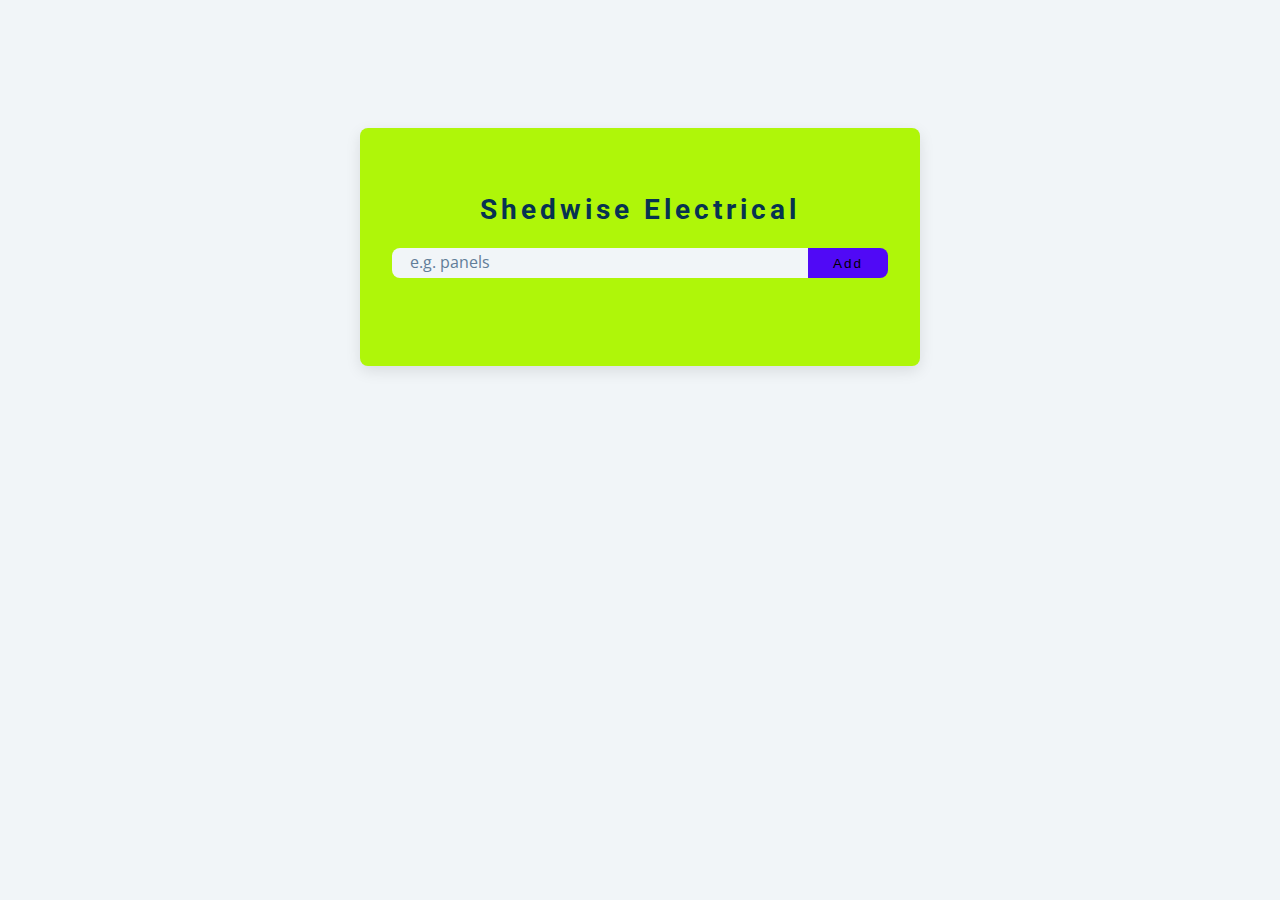
==== index.html @ 98da4dbb "glocery app" ====
<!DOCTYPE html>
<html lang="en">
  <head>
    <meta charset="UTF-8" />
    <meta name="viewport" content="width=device-width, initial-scale=1.0" />
    <title>shedwise electrical</title>
    <!-- font-awesome-->
    <link
      rel="stylesheet"
      href="https://cdnjs.cloudflare.com/ajax/libs/font-awesome/5.14.0/css/all.min.css"
    />
    <!-- styles -->
    <link rel="stylesheet" href="./style.css" />
  </head>
  <body>
    <!-- grocery-section -->
    <section class="section-center" data-id="">
      <!-- form -->
      <form class="grocery-form" >
        <p class="alert"></p>
        <h3>shedwise electrical</h3>
        <p id=""></p>
        <div class="form-control">
          <input type="text" id="grocery" placeholder="e.g. panels" />
          <button type="submit" class="submit-btn">add</button>
        </div>
      </form>
      <!-- list -->
      <div class="grocery-container">
        <div class="grocery-list" id="">


          
        </div>
        <button class="clear-btn">clear items</button>
      </div>
    </section>
    <!-- javascript -->
    <script src="./java3.js"></script>
  </body>
</html>
---- style.css ----
/*
=============== 
Fonts
===============
*/
@import url("https://fonts.googleapis.com/css?family=Open+Sans|Roboto:400,700&display=swap");

/*
=============== 
Variables
===============
*/

:root {
  /* dark shades of primary color*/
  --clr-primary-1: hsl(205, 86%, 17%);
  --clr-primary-2: hsl(205, 77%, 27%);
  --clr-primary-3: hsl(205, 72%, 37%);
  --clr-primary-4: hsl(205, 63%, 48%);
  --clr-terciary: rgb(175, 152, 19);
  /* primary/main color */
  --clr-primary-5: #49a6e9;
  /* lighter shades of primary color */
  --clr-primary-6: hsl(205, 89%, 70%);
  --clr-primary-7: hsl(205, 90%, 76%);
  --clr-primary-8: hsl(205, 86%, 81%);
  --clr-primary-9: hsl(205, 90%, 88%);
  --clr-primary-10: hsl(205, 100%, 96%);
  /* darkest grey - used for headings */
  --clr-grey-1: hsl(209, 61%, 16%);
  --clr-grey-2: hsl(211, 39%, 23%);
  --clr-grey-3: hsl(209, 34%, 30%);
  --clr-grey-4: hsl(209, 28%, 39%);
  /* grey used for paragraphs */
  --clr-grey-5: hsl(210, 22%, 49%);
  --clr-grey-6: hsl(209, 23%, 60%);
  --clr-grey-7: hsl(211, 27%, 70%);
  --clr-grey-8: hsl(210, 31%, 80%);
  --clr-grey-9: hsl(212, 33%, 89%);
  --clr-grey-10: hsl(210, 36%, 96%);
  --clr-white: #fff;
  --clr-red-dark: hsl(360, 67%, 44%);
  --clr-red-light: hsl(360, 71%, 66%);
  --clr-green-dark: hsl(125, 67%, 44%);
  --clr-green-light: hsl(125, 71%, 66%);
  --clr-black: #222;
  --ff-primary: "Roboto", sans-serif;
  --ff-secondary: "Open Sans", sans-serif;
  --transition: all 0.3s linear;
  --spacing: 0.25rem;
  --radius: 0.5rem;
  --light-shadow: 0 5px 15px rgba(0, 0, 0, 0.1);
  --dark-shadow: 0 5px 15px rgba(0, 0, 0, 0.2);
  --max-width: 1170px;
  --fixed-width: 620px;
}
/*
=============== 
Global Styles
===============
*/

*,
::after,
::before {
  margin: 0;
  padding: 0;
  box-sizing: border-box;
}
body {
  font-family: var(--ff-secondary);
  background: var(--clr-grey-10);
  color: var(--clr-grey-1);
  line-height: 1.5;
  font-size: 0.875rem;
}
ul {
  list-style-type: none;
}
a {
  text-decoration: none;
}
img:not(.logo) {
  width: 100%;
}
img {
  display: block;
}

h1,
h2,
h3,
h4 {
  letter-spacing: var(--spacing);
  text-transform: capitalize;
  line-height: 1.25;
  margin-bottom: 0.75rem;
  font-family: var(--ff-primary);
}
h1 {
  font-size: 3rem;
}
h2 {
  font-size: 2rem;
}
h3 {
  font-size: 1.25rem;
}
h4 {
  font-size: 0.875rem;
}
p {
  margin-bottom: 1.25rem;
  color: var(--clr-grey-5);
}
@media screen and (min-width: 800px) {
  h1 {
    font-size: 4rem;
  }
  h2 {
    font-size: 2.5rem;
  }
  h3 {
    font-size: 1.75rem;
  }
  h4 {
    font-size: 1rem;
  }
  body {
    font-size: 1rem;
  }
  h1,
  h2,
  h3,
  h4 {
    line-height: 1;
  }
}
/*  global classes */

.btn {
  text-transform: uppercase;
  background: transparent;
  color: var(--clr-black);
  padding: 0.375rem 0.75rem;
  letter-spacing: var(--spacing);
  display: inline-block;
  transition: var(--transition);
  font-size: 0.875rem;
  border: 2px solid var(--clr-black);
  cursor: pointer;
  box-shadow: 0 1px 3px rgba(0, 0, 0, 0.2);
  border-radius: var(--radius);
}
.btn:hover {
  color: var(--clr-white);
  background: var(--clr-black);
}
/* section */
.section {
  padding: 5rem 0;
}

.section-center {
  width: 90vw;
  margin: 0 auto;
  max-width: 35rem;
  margin-top: 8rem;
}
@media screen and (min-width: 992px) {
  .section-center {
    width: 95vw;
  }
}
main {
  min-height: 100vh;
  display: grid;
  place-items: center;
}
/*
=============== 
Grocery List
===============
*/
.section-center {
  background:#aff609;
  border-radius: var(--radius);
  box-shadow: var(--light-shadow);
  transition: var(--transition);
  padding: 2rem;
}
.section-center:hover {
  box-shadow: var(--dark-shadow);
}
.alert {
  margin-bottom: 1rem;
  height: 1.25rem;
  display: grid;
  align-items: center;
  text-align: center;
  font-size: 0.7rem;
  border-radius: 0.25rem;
  letter-spacing: var(--spacing);
  text-transform: capitalize;
}
.alert-danger {
  color:red;
  background: #f8d7da;
}
.alert-success {
  color: #155724;
  background: #d4edda;
}
.grocery-form h3 {
  color: var(--clr-primary-1);
  margin-bottom: 1.5rem;
  text-align: center;
}
.form-control {
  display: flex;
  justify-content: center;
}
#grocery {
  padding: 0.25rem;
  padding-left: 1rem;
  background: var(--clr-grey-10);
  border-top-left-radius: var(--radius);
  border-bottom-left-radius: var(--radius);
  border-color: transparent;
  font-size: 1rem;
  flex: 1 0 auto;
  color: var(--clr-grey-5); 
}




#grocery::placeholder {
  font-family: var(--ff-secondary);
  color: var(--clr-grey-5);
}

.submit-btn {
  background:#5009F6;
  border-color: transparent;
  flex: 0 0 5rem;
  display: grid;
  align-items: center;
  padding: 2px;
  text-transform: capitalize;
  letter-spacing: 2px;
  border-top-right-radius: var(--radius);
  border-bottom-right-radius: var(--radius);
  cursor: pointer;
  content:var(--clr-white);
  transition: var(--transition);
  font-size: 0.85rem;
}
.submit-btn:hover {
  background: var(--clr-primary-5);
  color: var(--clr-white);
}

.grocery-container {
  margin-top: 2rem;
  transition: var(--transition);
  visibility: hidden;
}
.show-container {
  visibility: visible;
}
.grocery-item {
  display: flex;
  align-items: center;
  justify-content: space-between;
  margin-bottom: 0.5rem;
  transition: var(--transition);
  padding: 0.25rem 1rem;
  border-radius: var(--radius);
  text-transform: capitalize;
}
.grocery-item:hover {
  color: var(--clr-grey-5);
  background: var(--clr-grey-10);
}
.grocery-item:hover .title {
  color: var(--clr-grey-5);
}
.title {
  margin-bottom: 0;
  color: var(--clr-grey-1);
  letter-spacing: 2px;
  transition: var(--transition);
}
.edit-btn,
.delete-btn {
  background: transparent;
  border-color: transparent;
  cursor: pointer;
  font-size: 0.7rem;
  margin: 0 0.15rem;
  transition: var(--transition);
}
.edit-btn {
  color: #5009F6;
}
.edit-btn:hover {
  color: var(--clr-green-dark);
}
.delete-btn {
  color:#F60939;
}
.delete-btn:hover {
  color: var(--clr-red-dark);
}
.clear-btn {
  text-transform: capitalize;
  width: 10rem;
  height: 1.5rem;
  display: grid;
  align-items: center;
  background: transparent;
  border-color: transparent;
  color:#F60939;
  margin: 0 auto;
  font-size: 0.85rem;
  letter-spacing: var(--spacing);
  cursor: pointer;
  transition: var(--transition);
  margin-top: 1.25rem;
}
.clear-btn:hover {
  color: var(--clr-red-dark);
}
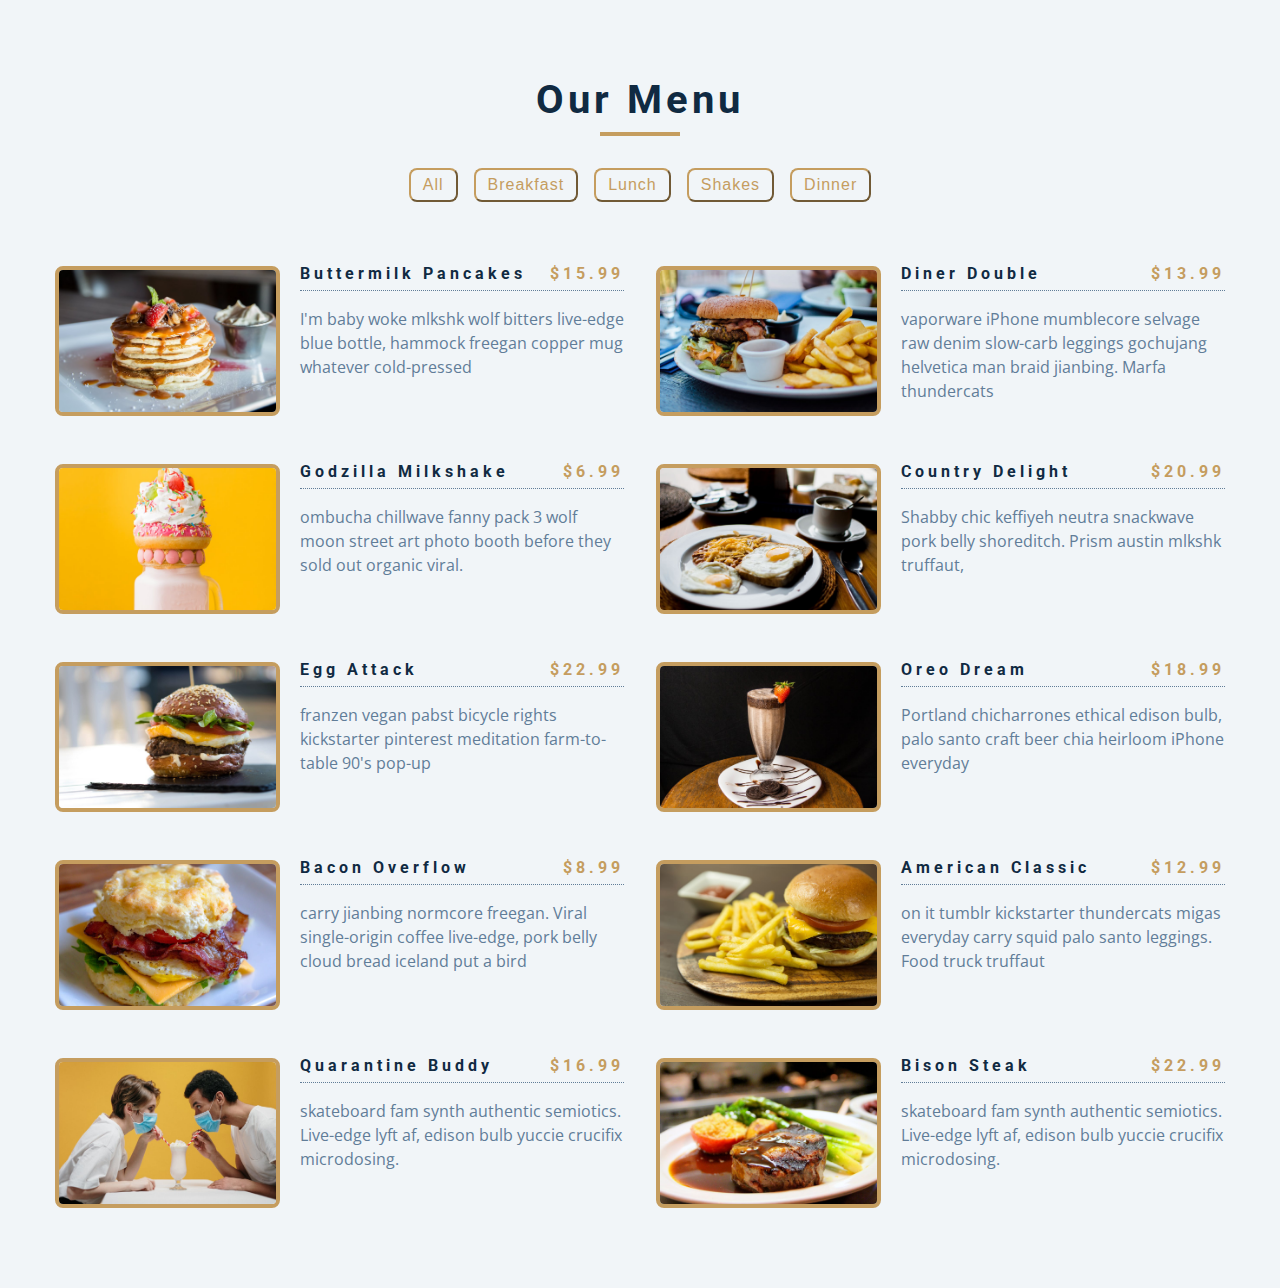
==== commit 18af4ff2: "my memu app it contain both the css html and js file" ====
--- a/index.html
+++ b/index.html
@@ -3,39 +3,86 @@
   <head>
     <meta charset="UTF-8" />
     <meta name="viewport" content="width=device-width, initial-scale=1.0" />
-    <title>shedwise electrical</title>
-    <!-- font-awesome-->
+    <title>Menu</title>
+    <!-- font-awesome -->
     <link
       rel="stylesheet"
       href="https://cdnjs.cloudflare.com/ajax/libs/font-awesome/5.14.0/css/all.min.css"
     />
     <!-- styles -->
-    <link rel="stylesheet" href="./style.css" />
+    <link rel="stylesheet" href="styles.css" />
   </head>
   <body>
-    <!-- grocery-section -->
-    <section class="section-center" data-id="">
-      <!-- form -->
-      <form class="grocery-form" >
-        <p class="alert"></p>
-        <h3>shedwise electrical</h3>
-        <p id=""></p>
-        <div class="form-control">
-          <input type="text" id="grocery" placeholder="e.g. panels" />
-          <button type="submit" class="submit-btn">add</button>
-        </div>
-      </form>
-      <!-- list -->
-      <div class="grocery-container">
-        <div class="grocery-list" id="">
-
-
-          
-        </div>
-        <button class="clear-btn">clear items</button>
+    <section class="menu">
+      <!-- title -->
+      <div class="title">
+        <h2>our menu</h2>
+        <div class="underline"></div>
+      </div>
+      <!-- filter buttons -->
+      <div class="btn-container">
+        <!-- <button type="button" class="filter-btn" data-id="all">all</button>
+        <button type="button" class="filter-btn" data-id="breakfast">
+          breakfast
+        </button>
+        <button type="button" class="filter-btn" data-id="lunch">lunch</button>
+        <button type="button" class="filter-btn" data-id="shakes">
+          shakes
+        </button> -->
+      </div>
+      <!-- menu items -->
+      <div class="section-center">
+        <!-- single item -->
+        <article class="menu-item">
+          <img src="./menu-item.jpeg" alt="menu item" class="photo" />
+          <div class="item-info">
+            <header>
+              <h4>buttermilk pancakes</h4>
+              <h4 class="price">$15</h4>
+            </header>
+            <p class="item-text">
+              Lorem ipsum dolor sit amet consectetur adipisicing elit.
+              Repudiandae, sint quam. Et reprehenderit fugiat nesciunt inventore
+              laboriosam excepturi! Quo, officia.
+            </p>
+          </div>
+        </article>
+        <!-- end of single item -->
+        <!-- single item -->
+        <article class="menu-item">
+          <img src="./menu-item.jpeg" alt="menu item" class="photo" />
+          <div class="item-info">
+            <header>
+              <h4>buttermilk pancakes</h4>
+              <h4 class="price">$15</h4>
+            </header>
+            <p class="item-text">
+              Lorem ipsum dolor sit amet consectetur adipisicing elit.
+              Repudiandae, sint quam. Et reprehenderit fugiat nesciunt inventore
+              laboriosam excepturi! Quo, officia.
+            </p>
+          </div>
+        </article>
+        <!-- end of single item -->
+        <!-- single item -->
+        <article class="menu-item">
+          <img src="./menu-item.jpeg" alt="menu item" class="photo" />
+          <div class="item-info">
+            <header>
+              <h4>buttermilk pancakes</h4>
+              <h4 class="price">$15</h4>
+            </header>
+            <p class="item-text">
+              Lorem ipsum dolor sit amet consectetur adipisicing elit.
+              Repudiandae, sint quam. Et reprehenderit fugiat nesciunt inventore
+              laboriosam excepturi! Quo, officia.
+            </p>
+          </div>
+        </article>
+        <!-- end of single item -->
       </div>
     </section>
     <!-- javascript -->
-    <script src="./java3.js"></script>
+    <script src="/app.js"></script>
   </body>
-</html>
+</html>--- a/styles.css
+++ b/styles.css
@@ -0,0 +1,264 @@
+/*
+=============== 
+Fonts
+===============
+*/
+@import url("https://fonts.googleapis.com/css?family=Open+Sans|Roboto:400,700&display=swap");
+
+/*
+=============== 
+Variables
+===============
+*/
+
+:root {
+  /* dark shades of primary color*/
+  --clr-primary-1: hsl(205, 86%, 17%);
+  --clr-primary-2: hsl(205, 77%, 27%);
+  --clr-primary-3: hsl(205, 72%, 37%);
+  --clr-primary-4: hsl(205, 63%, 48%);
+  /* primary/main color */
+  --clr-primary-5: #49a6e9;
+  /* lighter shades of primary color */
+  --clr-primary-6: hsl(205, 89%, 70%);
+  --clr-primary-7: hsl(205, 90%, 76%);
+  --clr-primary-8: hsl(205, 86%, 81%);
+  --clr-primary-9: hsl(205, 90%, 88%);
+  --clr-primary-10: hsl(205, 100%, 96%);
+  /* darkest grey - used for headings */
+  --clr-grey-1: hsl(209, 61%, 16%);
+  --clr-grey-2: hsl(211, 39%, 23%);
+  --clr-grey-3: hsl(209, 34%, 30%);
+  --clr-grey-4: hsl(209, 28%, 39%);
+  /* grey used for paragraphs */
+  --clr-grey-5: hsl(210, 22%, 49%);
+  --clr-grey-6: hsl(209, 23%, 60%);
+  --clr-grey-7: hsl(211, 27%, 70%);
+  --clr-grey-8: hsl(210, 31%, 80%);
+  --clr-grey-9: hsl(212, 33%, 89%);
+  --clr-grey-10: hsl(210, 36%, 96%);
+  --clr-white: #fff;
+  --clr-red-dark: hsl(360, 67%, 44%);
+  --clr-red-light: hsl(360, 71%, 66%);
+  --clr-green-dark: hsl(125, 67%, 44%);
+  --clr-green-light: hsl(125, 71%, 66%);
+  --clr-gold: #c59d5f;
+  --clr-black: #222;
+  --ff-primary: "Roboto", sans-serif;
+  --ff-secondary: "Open Sans", sans-serif;
+  --transition: all 0.3s linear;
+  --spacing: 0.25rem;
+  --radius: 0.5rem;
+  --light-shadow: 0 5px 15px rgba(0, 0, 0, 0.1);
+  --dark-shadow: 0 5px 15px rgba(0, 0, 0, 0.2);
+  --max-width: 1170px;
+  --fixed-width: 620px;
+}
+/*
+=============== 
+Global Styles
+===============
+*/
+
+*,
+::after,
+::before {
+  margin: 0;
+  padding: 0;
+  box-sizing: border-box;
+}
+body {
+  font-family: var(--ff-secondary);
+  background: var(--clr-grey-10);
+  color: var(--clr-grey-1);
+  line-height: 1.5;
+  font-size: 0.875rem;
+}
+ul {
+  list-style-type: none;
+}
+a {
+  text-decoration: none;
+}
+img:not(.logo) {
+  width: 100%;
+}
+img {
+  display: block;
+}
+
+h1,
+h2,
+h3,
+h4 {
+  letter-spacing: var(--spacing);
+  text-transform: capitalize;
+  line-height: 1.25;
+  margin-bottom: 0.75rem;
+  font-family: var(--ff-primary);
+}
+h1 {
+  font-size: 3rem;
+}
+h2 {
+  font-size: 2rem;
+}
+h3 {
+  font-size: 1.25rem;
+}
+h4 {
+  font-size: 0.875rem;
+}
+p {
+  margin-bottom: 1.25rem;
+  color: var(--clr-grey-5);
+}
+@media screen and (min-width: 800px) {
+  h1 {
+    font-size: 4rem;
+  }
+  h2 {
+    font-size: 2.5rem;
+  }
+  h3 {
+    font-size: 1.75rem;
+  }
+  h4 {
+    font-size: 1rem;
+  }
+  body {
+    font-size: 1rem;
+  }
+  h1,
+  h2,
+  h3,
+  h4 {
+    line-height: 1;
+  }
+}
+/*  global classes */
+
+.btn {
+  text-transform: uppercase;
+  background: transparent;
+  color: var(--clr-black);
+  padding: 0.375rem 0.75rem;
+  letter-spacing: var(--spacing);
+  display: inline-block;
+  transition: var(--transition);
+  font-size: 0.875rem;
+  border: 2px solid var(--clr-black);
+  cursor: pointer;
+  box-shadow: 0 1px 3px rgba(0, 0, 0, 0.2);
+  border-radius: var(--radius);
+}
+.btn:hover {
+  color: var(--clr-white);
+  background: var(--clr-black);
+}
+/* section */
+.section {
+  padding: 5rem 0;
+}
+
+main {
+  min-height: 100vh;
+  display: grid;
+  place-items: center;
+}
+/*
+=============== 
+Menu
+===============
+*/
+
+.menu {
+  padding: 5rem 0;
+}
+.title {
+  text-align: center;
+  margin-bottom: 2rem;
+}
+.underline {
+  width: 5rem;
+  height: 0.25rem;
+  background: var(--clr-gold);
+  margin-left: auto;
+  margin-right: auto;
+}
+.btn-container {
+  margin-bottom: 4rem;
+  display: flex;
+  justify-content: center;
+}
+.filter-btn {
+  background: transparent;
+  border-color: var(--clr-gold);
+  font-size: 1rem;
+  text-transform: capitalize;
+  margin: 0 0.5rem;
+  letter-spacing: 1px;
+  border-radius: var(--radius);
+  padding: 0.375rem 0.75rem;
+  color: var(--clr-gold);
+  cursor: pointer;
+  transition: var(--transition);
+}
+.filter-btn:hover {
+  background: var(--clr-gold);
+  color: var(--clr-white);
+}
+.section-center {
+  width: 90vw;
+  margin: 0 auto;
+  max-width: 1170px;
+  display: grid;
+  gap: 3rem 2rem;
+  justify-items: center;
+}
+.menu-item {
+  display: grid;
+  gap: 1rem 2rem;
+  max-width: 25rem;
+}
+.photo {
+  object-fit: cover;
+  height: 200px;
+  border: 0.25rem solid var(--clr-gold);
+  border-radius: var(--radius);
+}
+.item-info header {
+  display: flex;
+  justify-content: space-between;
+  border-bottom: 0.5px dotted var(--clr-grey-5);
+}
+.item-info h4 {
+  margin-bottom: 0.5rem;
+}
+.price {
+  color: var(--clr-gold);
+}
+.item-text {
+  margin-bottom: 0;
+  padding-top: 1rem;
+}
+
+@media screen and (min-width: 768px) {
+  .menu-item {
+    grid-template-columns: 225px 1fr;
+    gap: 0 1.25rem;
+    max-width: 40rem;
+  }
+  .photo {
+    height: 175px;
+  }
+}
+@media screen and (min-width: 1200px) {
+  .section-center {
+    width: 95vw;
+    grid-template-columns: 1fr 1fr;
+  }
+  .photo {
+    height: 150px;
+  }
+}